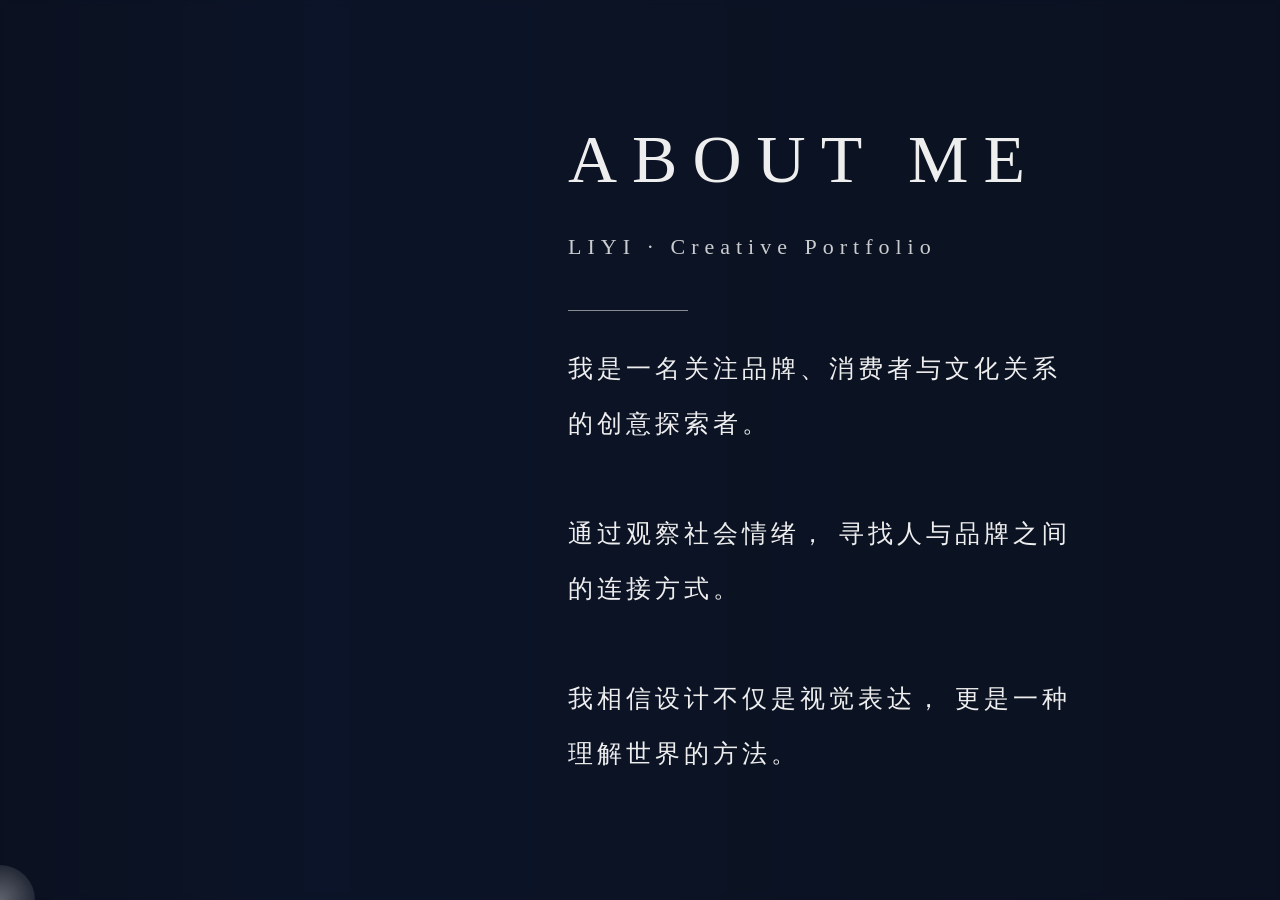
==== about.html @ bb0b45ac "Create about.html" ====
<!DOCTYPE html>
<html lang="zh-CN">

<head>

<meta charset="UTF-8">
<meta name="viewport" content="width=device-width, initial-scale=1.0">

<title>About Me | LIYI</title>


<style>


*{
    margin:0;
    padding:0;
    box-sizing:border-box;
}


body{

    height:100vh;
    overflow:hidden;

    background:#020817;

    font-family:"KaiTi","STKaiti","SimKai",serif;

}



/* 背景图片 */

.background{

    position:absolute;

    inset:0;

    background-image:url("tree-bg.jpg");

    background-size:cover;

    background-position:center;


    filter:
    brightness(0.55)
    contrast(1.1)
    saturate(0.9);


    z-index:0;

}



/* 左到右自然渐变 */

.gradient{

    position:absolute;

    inset:0;


    background:

    linear-gradient(
    90deg,
    rgba(2,8,23,0.95) 0%,
    rgba(3,12,35,0.75) 25%,
    rgba(5,15,40,0.25) 60%,
    rgba(5,10,25,0.1) 100%
    );


    z-index:1;

}




/* 玻璃氛围层 */

.glass{

    position:absolute;

    inset:0;


    backdrop-filter:blur(3px);


    background:

    rgba(255,255,255,0.04);


    z-index:2;


}



/* 内容 */

.container{


    position:relative;

    z-index:3;


    height:100vh;


    display:flex;


    justify-content:flex-end;


    align-items:center;


    padding-right:15%;


    color:#eee;


}



/* 文字区域 */


.about{


    max-width:520px;


    animation:
    fadeUp 2s ease;


}



.title{


    font-size:68px;

    letter-spacing:15px;

    margin-bottom:35px;


}



.subtitle{


    font-size:22px;

    letter-spacing:6px;

    margin-bottom:50px;


    opacity:0.85;


}



.text{


    font-size:25px;

    line-height:2.2;

    letter-spacing:4px;


}



.line{

    width:120px;

    height:1px;

    background:#ddd;

    margin:30px 0;

    opacity:.6;

}



/* 鼠标 */

.cursor{


position:fixed;

width:70px;

height:70px;


border-radius:50%;


background:

radial-gradient(
circle,
rgba(255,255,255,0.35),
rgba(255,255,255,0)
);


pointer-events:none;


transform:translate(-50%,-50%);


z-index:10;


transition:
transform .15s ease;


}





@keyframes fadeUp{


from{

opacity:0;

transform:
translateY(40px);

}


to{

opacity:1;

transform:
translateY(0);

}


}



</style>


</head>



<body>



<div class="background"></div>


<div class="gradient"></div>


<div class="glass"></div>




<div class="container">


<div class="about">


<div class="title">

ABOUT ME

</div>


<div class="subtitle">

LIYI · Creative Portfolio

</div>



<div class="line"></div>



<div class="text">


我是一名关注品牌、消费者与文化关系的创意探索者。  


<br><br>


通过观察社会情绪，

寻找人与品牌之间的连接方式。


<br><br>


我相信设计不仅是视觉表达，

更是一种理解世界的方法。


</div>


</div>


</div>




<div class="cursor"></div>



<script>


const cursor=document.querySelector(".cursor");


document.addEventListener(
"mousemove",
(e)=>{


cursor.style.left=e.clientX+"px";

cursor.style.top=e.clientY+"px";


});


</script>



</body>


</html>
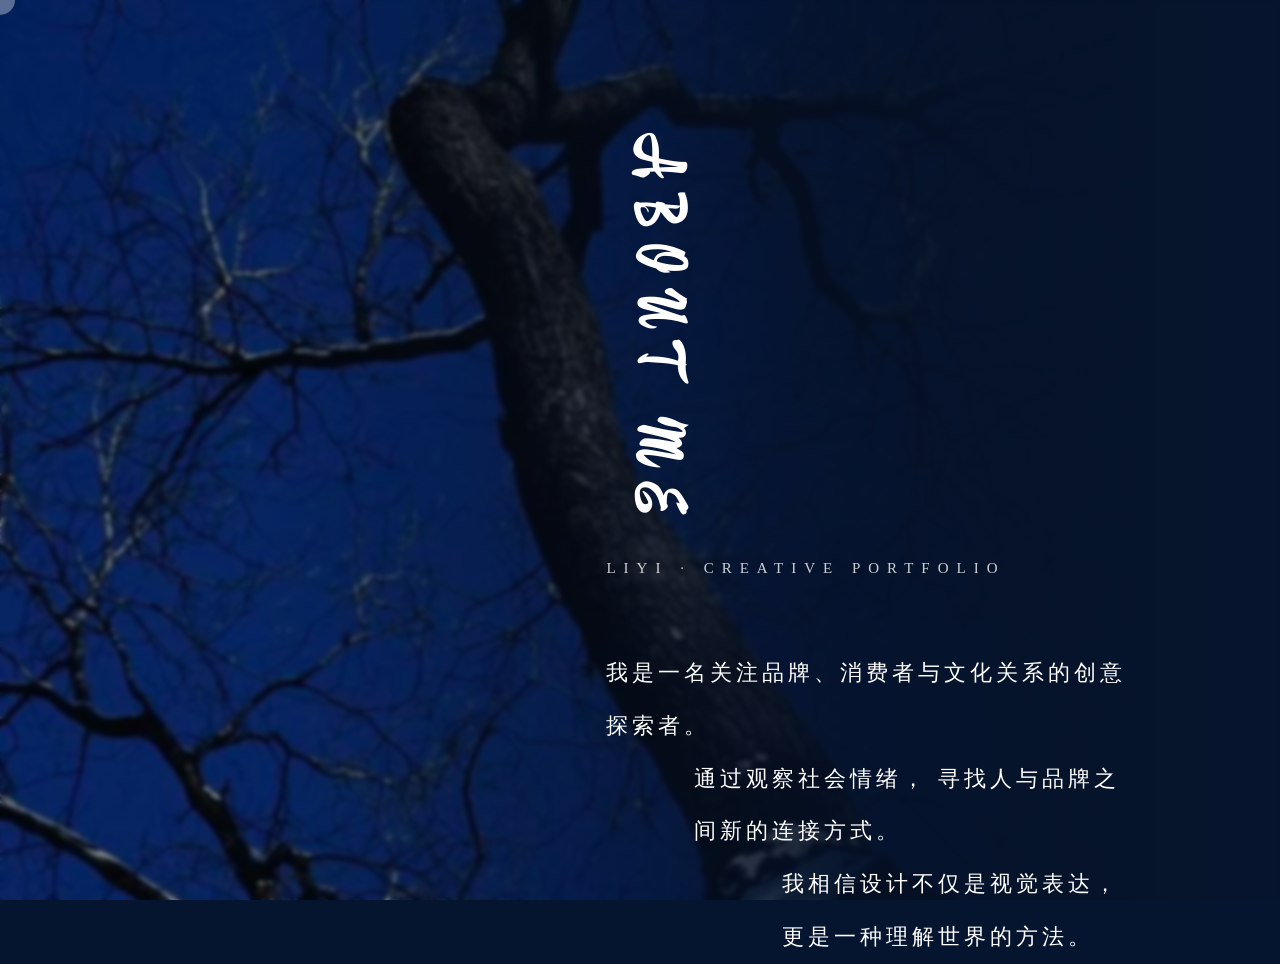
==== commit 455a2136: "Update about.html" ====
--- a/about.html
+++ b/about.html
@@ -4,12 +4,12 @@
 <head>
 
 <meta charset="UTF-8">
-<meta name="viewport" content="width=device-width, initial-scale=1.0">
-
-<title>About Me | LIYI</title>
-
+<title>About Me</title>
 
 <style>
+
+
+@import url('https://fonts.googleapis.com/css2?family=Ma+Shan+Zheng&display=swap');
 
 
 *{
@@ -21,152 +21,168 @@
 
 body{
 
+    width:100%;
     height:100vh;
     overflow:hidden;
 
-    background:#020817;
-
-    font-family:"KaiTi","STKaiti","SimKai",serif;
-
-}
-
-
-
-/* 背景图片 */
+    background:#06152f;
+
+    color:white;
+
+    cursor:none;
+
+}
+
+
+
+/* 背景区域 */
 
 .background{
 
+
     position:absolute;
 
-    inset:0;
+    left:0;
+    top:0;
+
+    width:100%;
+    height:100%;
+
 
     background-image:url("tree-bg.jpg");
 
     background-size:cover;
 
-    background-position:center;
+    background-position:left center;
 
 
     filter:
-    brightness(0.55)
-    contrast(1.1)
-    saturate(0.9);
-
-
-    z-index:0;
-
-}
-
-
-
-/* 左到右自然渐变 */
-
-.gradient{
-
-    position:absolute;
-
-    inset:0;
-
-
-    background:
+    brightness(0.65)
+    blur(0.5px);
+
+
+
+    /*
+    图片右侧渐变消失
+    */
+
+    mask-image:
 
     linear-gradient(
-    90deg,
-    rgba(2,8,23,0.95) 0%,
-    rgba(3,12,35,0.75) 25%,
-    rgba(5,15,40,0.25) 60%,
-    rgba(5,10,25,0.1) 100%
+        to right,
+        black 0%,
+        black 45%,
+        transparent 90%
     );
 
 
-    z-index:1;
-
-}
-
-
-
-
-/* 玻璃氛围层 */
+}
+
+
+
+/* 右侧蓝色融合层 */
+
+.overlay{
+
+
+position:absolute;
+
+width:100%;
+height:100%;
+
+
+background:
+
+linear-gradient(
+
+90deg,
+
+rgba(5,15,35,0)
+
+20%,
+
+rgba(5,15,35,0.7)
+
+65%,
+
+#06152f
+
+100%
+
+);
+
+
+}
+
+
+
+/* 氛围玻璃雾 */
 
 .glass{
 
-    position:absolute;
-
-    inset:0;
-
-
-    backdrop-filter:blur(3px);
-
-
-    background:
-
-    rgba(255,255,255,0.04);
-
-
-    z-index:2;
-
-
-}
-
-
-
-/* 内容 */
-
-.container{
-
-
-    position:relative;
-
-    z-index:3;
-
-
-    height:100vh;
-
-
-    display:flex;
-
-
-    justify-content:flex-end;
-
-
-    align-items:center;
-
-
-    padding-right:15%;
-
-
-    color:#eee;
-
-
-}
-
-
-
-/* 文字区域 */
-
-
-.about{
-
-
-    max-width:520px;
-
-
-    animation:
-    fadeUp 2s ease;
-
-
-}
-
+
+position:absolute;
+
+width:100%;
+height:100%;
+
+
+backdrop-filter:
+
+blur(2px);
+
+
+background:
+
+rgba(10,20,45,0.15);
+
+
+
+}
+
+
+
+
+/* 内容区域 */
+
+.content{
+
+
+position:absolute;
+
+right:12%;
+
+top:15%;
+
+
+width:520px;
+
+
+}
+
+
+
+/* 标题 */
 
 
 .title{
 
 
-    font-size:68px;
-
-    letter-spacing:15px;
-
-    margin-bottom:35px;
+writing-mode:vertical-rl;
+
+
+font-family:
+"Ma Shan Zheng",
+cursive;
+
+
+font-size:72px;
+
+
+letter-spacing:15px;
+
+
+line-height:1.5;
 
 
 }
@@ -176,45 +192,68 @@
 .subtitle{
 
 
-    font-size:22px;
-
-    letter-spacing:6px;
-
-    margin-bottom:50px;
-
-
-    opacity:0.85;
-
-
-}
-
+margin-top:30px;
+
+font-family:serif;
+
+letter-spacing:8px;
+
+font-size:15px;
+
+opacity:.8;
+
+
+}
+
+
+
+/* 正文 */
 
 
 .text{
 
 
-    font-size:25px;
-
-    line-height:2.2;
-
-    letter-spacing:4px;
-
-
-}
-
-
-
-.line{
-
-    width:120px;
-
-    height:1px;
-
-    background:#ddd;
-
-    margin:30px 0;
-
-    opacity:.6;
+margin-top:70px;
+
+
+font-family:"KaiTi","STKaiti",serif;
+
+
+font-size:22px;
+
+
+line-height:2.4;
+
+
+letter-spacing:4px;
+
+
+}
+
+
+
+/* 三段递进 */
+
+
+.text p:nth-child(1){
+
+margin-left:0;
+
+}
+
+
+
+.text p:nth-child(2){
+
+margin-left:4em;
+
+}
+
+
+
+.text p:nth-child(3){
+
+margin-left:8em;
 
 }
 
@@ -227,9 +266,9 @@
 
 position:fixed;
 
-width:70px;
-
-height:70px;
+width:30px;
+
+height:30px;
 
 
 border-radius:50%;
@@ -237,11 +276,10 @@
 
 background:
 
-radial-gradient(
-circle,
-rgba(255,255,255,0.35),
-rgba(255,255,255,0)
-);
+rgba(255,255,255,0.35);
+
+
+backdrop-filter:blur(8px);
 
 
 pointer-events:none;
@@ -253,40 +291,11 @@
 z-index:10;
 
 
-transition:
-transform .15s ease;
-
-
-}
-
-
-
-
-
-@keyframes fadeUp{
-
-
-from{
-
-opacity:0;
-
-transform:
-translateY(40px);
-
-}
-
-
-to{
-
-opacity:1;
-
-transform:
-translateY(0);
-
-}
-
-
-}
+transition:.15s;
+
+
+}
+
 
 
 
@@ -300,22 +309,15 @@
 <body>
 
 
-
 <div class="background"></div>
 
-
-<div class="gradient"></div>
-
+<div class="overlay"></div>
 
 <div class="glass"></div>
 
 
 
-
-<div class="container">
-
-
-<div class="about">
+<div class="content">
 
 
 <div class="title">
@@ -325,48 +327,40 @@
 </div>
 
 
+
 <div class="subtitle">
 
-LIYI · Creative Portfolio
+LIYI · CREATIVE PORTFOLIO
 
 </div>
 
 
 
-<div class="line"></div>
-
-
-
 <div class="text">
 
 
-我是一名关注品牌、消费者与文化关系的创意探索者。  
-
-
-<br><br>
-
-
+<p>
+我是一名关注品牌、消费者与文化关系的创意探索者。
+</p>
+
+
+<p>
 通过观察社会情绪，
-
-寻找人与品牌之间的连接方式。
-
-
-<br><br>
-
-
+寻找人与品牌之间新的连接方式。
+</p>
+
+
+<p>
 我相信设计不仅是视觉表达，
-
 更是一种理解世界的方法。
+</p>
 
 
 </div>
 
 
+
 </div>
-
-
-</div>
-
 
 
 
@@ -390,13 +384,47 @@
 cursor.style.top=e.clientY+"px";
 
 
-});
+}
+
+);
+
+
+
+document.addEventListener(
+"mousedown",
+()=>{
+
+
+cursor.style.width="45px";
+
+cursor.style.height="45px";
+
+
+}
+
+);
+
+
+
+document.addEventListener(
+"mouseup",
+()=>{
+
+
+cursor.style.width="30px";
+
+cursor.style.height="30px";
+
+
+}
+
+);
+
 
 
 </script>
 
 
-
 </body>
 
 
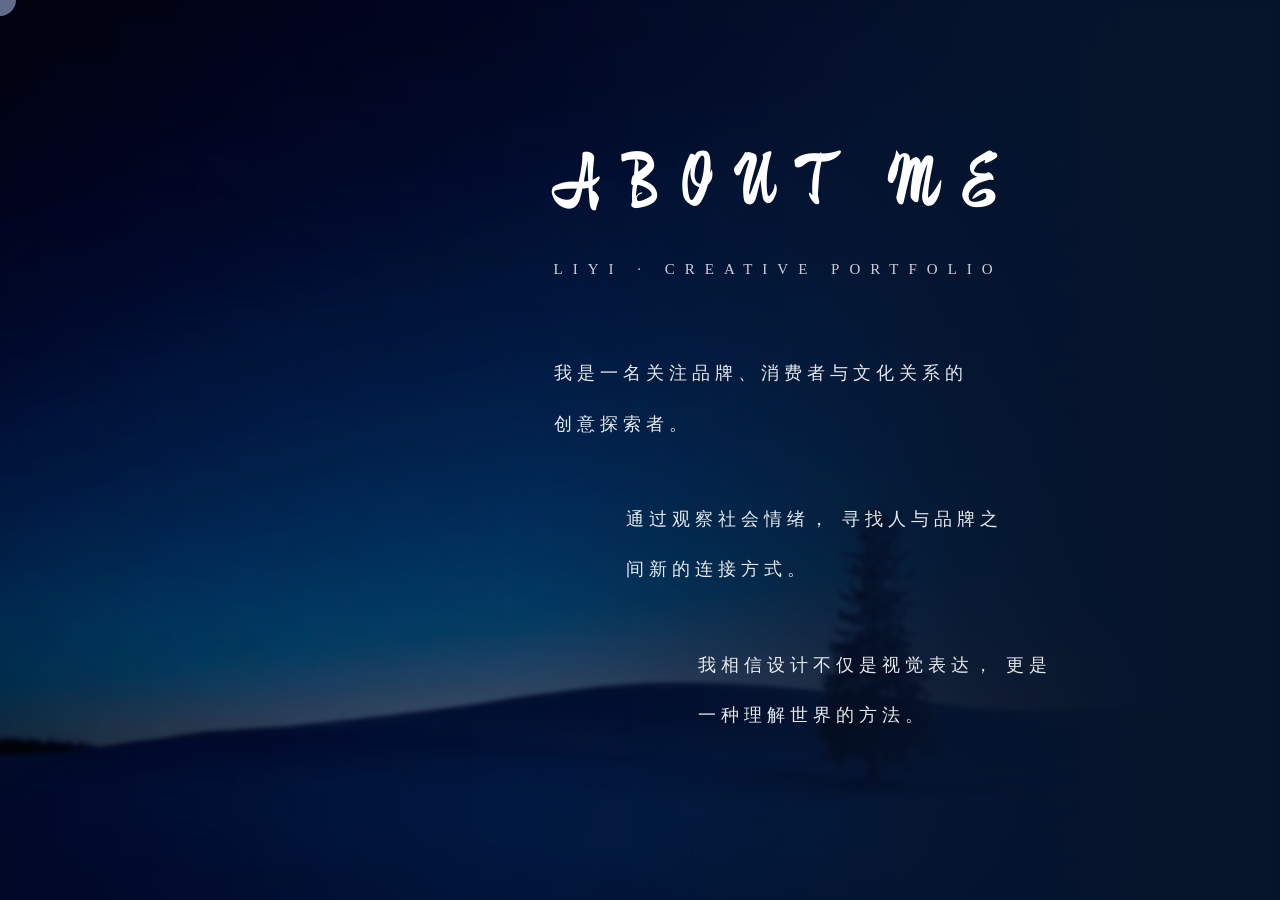
==== commit d98b8300: "Update about.html" ====
--- a/about.html
+++ b/about.html
@@ -4,201 +4,477 @@
 <head>
 
 <meta charset="UTF-8">
+
 <title>About Me</title>
 
+
 <style>
 
 
 @import url('https://fonts.googleapis.com/css2?family=Ma+Shan+Zheng&display=swap');
 
 
+
 *{
-    margin:0;
-    padding:0;
-    box-sizing:border-box;
-}
+
+margin:0;
+padding:0;
+box-sizing:border-box;
+
+}
+
 
 
 body{
 
-    width:100%;
-    height:100vh;
-    overflow:hidden;
-
-    background:#06152f;
-
-    color:white;
-
-    cursor:none;
-
-}
-
-
-
-/* 背景区域 */
+
+width:100%;
+height:100vh;
+
+overflow:hidden;
+
+
+background:#06142d;
+
+
+color:white;
+
+
+cursor:none;
+
+
+}
+
+
+
+
+/* ===================
+背景图片
+=================== */
+
 
 .background{
 
 
-    position:absolute;
-
-    left:0;
-    top:0;
-
-    width:100%;
-    height:100%;
-
-
-    background-image:url("tree-bg.jpg");
-
-    background-size:cover;
-
-    background-position:left center;
-
-
-    filter:
-    brightness(0.65)
-    blur(0.5px);
-
-
-
-    /*
-    图片右侧渐变消失
-    */
-
-    mask-image:
-
-    linear-gradient(
-        to right,
-        black 0%,
-        black 45%,
-        transparent 90%
-    );
-
-
-}
-
-
-
-/* 右侧蓝色融合层 */
-
-.overlay{
-
-
 position:absolute;
+
+
+left:0;
+top:0;
+
 
 width:100%;
 height:100%;
 
 
-background:
+
+background-image:url("tree-bg.jpg");
+
+background-size:cover;
+
+
+background-position:left center;
+
+
+
+filter:
+
+brightness(0.65)
+contrast(1.05);
+
+
+
+/* 图片右侧自然消失 */
+
+
+mask-image:
 
 linear-gradient(
 
 90deg,
 
-rgba(5,15,35,0)
-
-20%,
-
-rgba(5,15,35,0.7)
-
-65%,
-
-#06152f
-
-100%
+black 0%,
+
+black 45%,
+
+rgba(0,0,0,.8) 65%,
+
+transparent 95%
 
 );
 
 
-}
-
-
-
-/* 氛围玻璃雾 */
-
-.glass{
+
+}
+
+
+
+/* ===================
+蓝色融合层
+=================== */
+
+
+.overlay{
 
 
 position:absolute;
+
 
 width:100%;
 height:100%;
 
 
+background:
+
+
+linear-gradient(
+
+90deg,
+
+rgba(5,15,40,0)
+
+0%,
+
+
+rgba(5,15,40,0.25)
+
+40%,
+
+
+rgba(6,20,45,0.8)
+
+75%,
+
+
+#06142d
+
+100%
+
+);
+
+
+
+}
+
+
+
+
+/* ===================
+玻璃雾化
+=================== */
+
+
+.glass{
+
+
+position:absolute;
+
+
+width:100%;
+height:100%;
+
+
+
+background:
+
+rgba(10,20,45,0.15);
+
+
+
 backdrop-filter:
 
 blur(2px);
 
 
+
+}
+
+
+
+/* ===================
+内容区域
+=================== */
+
+
+.content{
+
+
+position:absolute;
+
+
+right:13%;
+
+
+top:15%;
+
+
+width:560px;
+
+
+
+}
+
+
+
+/* ===================
+标题
+=================== */
+
+
+.title{
+
+
+font-family:
+
+"Ma Shan Zheng",
+"STKaiti",
+serif;
+
+
+
+font-size:76px;
+
+
+
+letter-spacing:22px;
+
+
+
+line-height:1.2;
+
+
+
+margin-bottom:35px;
+
+
+
+}
+
+
+
+/* 小标题 */
+
+
+.subtitle{
+
+
+font-family:
+
+serif;
+
+
+
+font-size:15px;
+
+
+
+letter-spacing:10px;
+
+
+
+opacity:.8;
+
+
+
+margin-bottom:70px;
+
+
+}
+
+
+
+/* ===================
+正文
+=================== */
+
+
+.text{
+
+
+font-family:
+
+"KaiTi",
+"STKaiti",
+serif;
+
+
+
+font-size:18px;
+
+
+
+line-height:2.8;
+
+
+
+letter-spacing:5px;
+
+
+
+color:
+
+rgba(255,255,255,.9);
+
+
+
+}
+
+
+
+/* 段落错落 */
+
+
+.text p{
+
+
+margin-bottom:45px;
+
+
+}
+
+
+
+.text p:nth-child(1){
+
+
+margin-left:0;
+
+
+width:430px;
+
+
+}
+
+
+
+.text p:nth-child(2){
+
+
+margin-left:4em;
+
+
+width:390px;
+
+
+}
+
+
+
+.text p:nth-child(3){
+
+
+margin-left:8em;
+
+
+width:360px;
+
+
+}
+
+
+
+
+/* ===================
+鼠标
+=================== */
+
+
+.cursor{
+
+
+position:fixed;
+
+
+width:32px;
+
+
+height:32px;
+
+
+border-radius:50%;
+
+
 background:
 
-rgba(10,20,45,0.15);
-
-
-
-}
-
-
-
-
-/* 内容区域 */
-
-.content{
+rgba(255,255,255,.35);
+
+
+
+backdrop-filter:
+
+blur(8px);
+
+
+
+pointer-events:none;
+
+
+
+transform:
+
+translate(-50%,-50%);
+
+
+
+z-index:999;
+
+
+
+transition:
+
+width .25s,
+height .25s;
+
+
+
+}
+
+
+
+/* 鼠标光晕 */
+
+
+.cursor::after{
+
+
+content:"";
 
 
 position:absolute;
 
-right:12%;
-
-top:15%;
-
-
-width:520px;
-
-
-}
-
-
-
-/* 标题 */
-
-
-.title{
-
-
-writing-mode:vertical-rl;
-
-
-font-family:
-"Ma Shan Zheng",
-cursive;
-
-
-font-size:72px;
-
-
-letter-spacing:15px;
-
-
-line-height:1.5;
-
-
-}
-
-
-
-.subtitle{
-
-
-margin-top:30px;
-
-font-family:serif;
-
-letter-spacing:8px;
-
-font-size:15px;
+
+width:100%;
+
+height:100%;
+
+
+border-radius:50%;
+
+
+background:
+
+rgba(120,160,255,.25);
+
+
+
+animation:
+
+pulse 2s infinite;
+
+
+
+}
+
+
+
+@keyframes pulse{
+
+
+0%{
+
+
+transform:scale(1);
+
 
 opacity:.8;
 
@@ -207,101 +483,26 @@
 
 
 
-/* 正文 */
-
-
-.text{
-
-
-margin-top:70px;
-
-
-font-family:"KaiTi","STKaiti",serif;
-
-
-font-size:22px;
-
-
-line-height:2.4;
-
-
-letter-spacing:4px;
-
-
-}
-
-
-
-/* 三段递进 */
-
-
-.text p:nth-child(1){
-
-margin-left:0;
-
-}
-
-
-
-.text p:nth-child(2){
-
-margin-left:4em;
-
-}
-
-
-
-.text p:nth-child(3){
-
-margin-left:8em;
-
-}
-
-
-
-/* 鼠标 */
-
-.cursor{
-
-
-position:fixed;
-
-width:30px;
-
-height:30px;
-
-
-border-radius:50%;
-
-
-background:
-
-rgba(255,255,255,0.35);
-
-
-backdrop-filter:blur(8px);
-
-
-pointer-events:none;
-
-
-transform:translate(-50%,-50%);
-
-
-z-index:10;
-
-
-transition:.15s;
-
-
-}
-
+100%{
+
+
+transform:scale(2);
+
+
+opacity:0;
+
+
+}
+
+
+}
 
 
 
 </style>
 
 
+
 </head>
 
 
@@ -309,17 +510,22 @@
 <body>
 
 
+
 <div class="background"></div>
 
+
 <div class="overlay"></div>
 
+
 <div class="glass"></div>
 
 
 
+
 <div class="content">
 
 
+
 <div class="title">
 
 ABOUT ME
@@ -336,26 +542,37 @@
 
 
 
+
 <div class="text">
 
 
+
 <p>
+
 我是一名关注品牌、消费者与文化关系的创意探索者。
+
 </p>
 
 
+
 <p>
+
 通过观察社会情绪，
 寻找人与品牌之间新的连接方式。
+
 </p>
 
 
+
 <p>
+
 我相信设计不仅是视觉表达，
 更是一种理解世界的方法。
+
 </p>
 
 
+
 </div>
 
 
@@ -364,14 +581,19 @@
 
 
 
+
+
 <div class="cursor"></div>
 
 
 
+
 <script>
 
 
+
 const cursor=document.querySelector(".cursor");
+
 
 
 document.addEventListener(
@@ -390,18 +612,18 @@
 
 
 
+
 document.addEventListener(
 "mousedown",
 ()=>{
 
 
-cursor.style.width="45px";
-
-cursor.style.height="45px";
-
-
-}
-
+cursor.style.width="48px";
+
+cursor.style.height="48px";
+
+
+}
 );
 
 
@@ -411,13 +633,12 @@
 ()=>{
 
 
-cursor.style.width="30px";
-
-cursor.style.height="30px";
-
-
-}
-
+cursor.style.width="32px";
+
+cursor.style.height="32px";
+
+
+}
 );
 
 
@@ -425,6 +646,7 @@
 </script>
 
 
+
 </body>
 
 
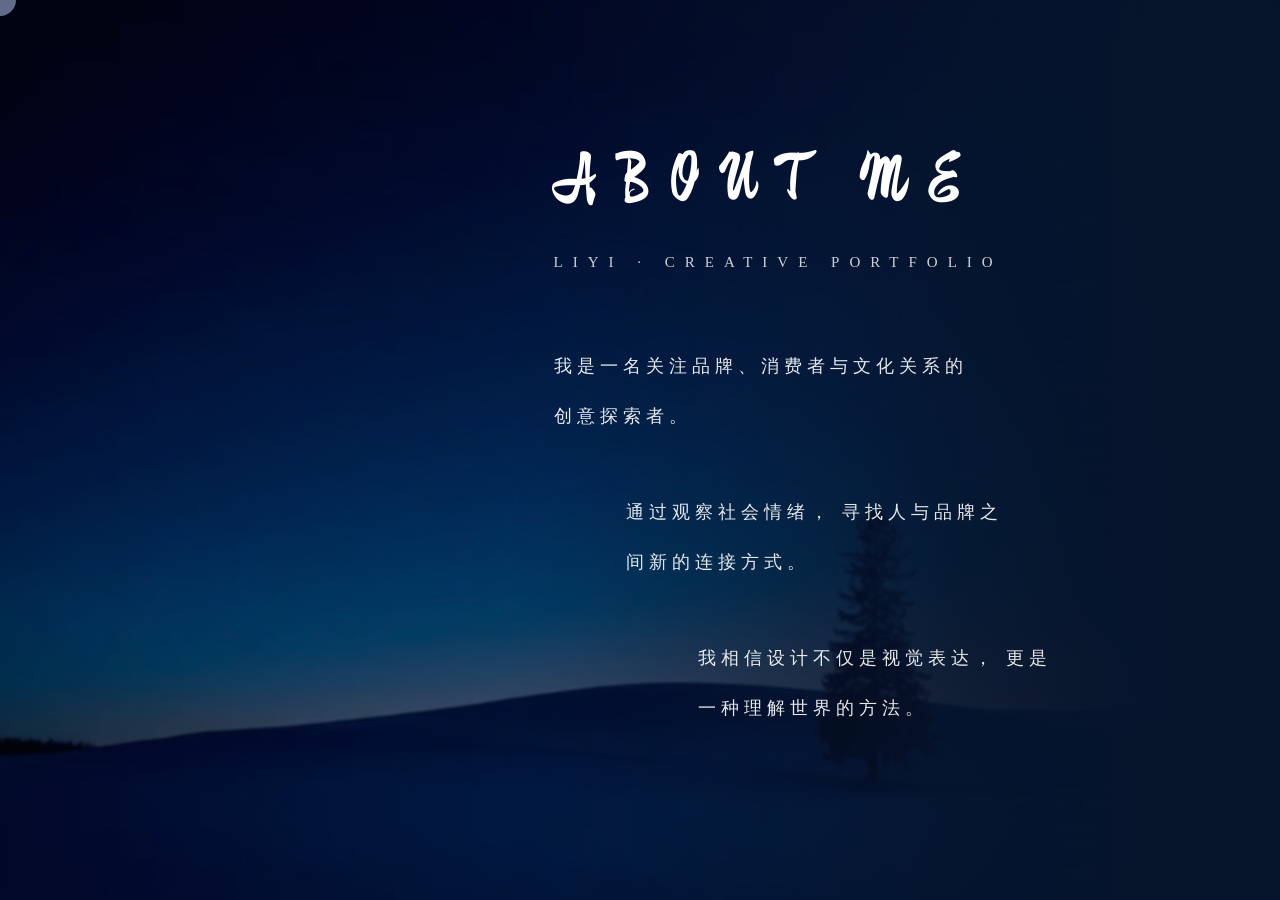
==== commit ec3146d1: "Update about.html" ====
--- a/about.html
+++ b/about.html
@@ -59,7 +59,7 @@
 position:absolute;
 
 
-left:0;
+left:5;
 top:0;
 
 
@@ -183,7 +183,7 @@
 
 backdrop-filter:
 
-blur(2px);
+blur(1px);
 
 
 
@@ -232,11 +232,11 @@
 
 
 
-font-size:76px;
-
-
-
-letter-spacing:22px;
+font-size:70px;
+
+
+
+letter-spacing:20px;
 
 
 
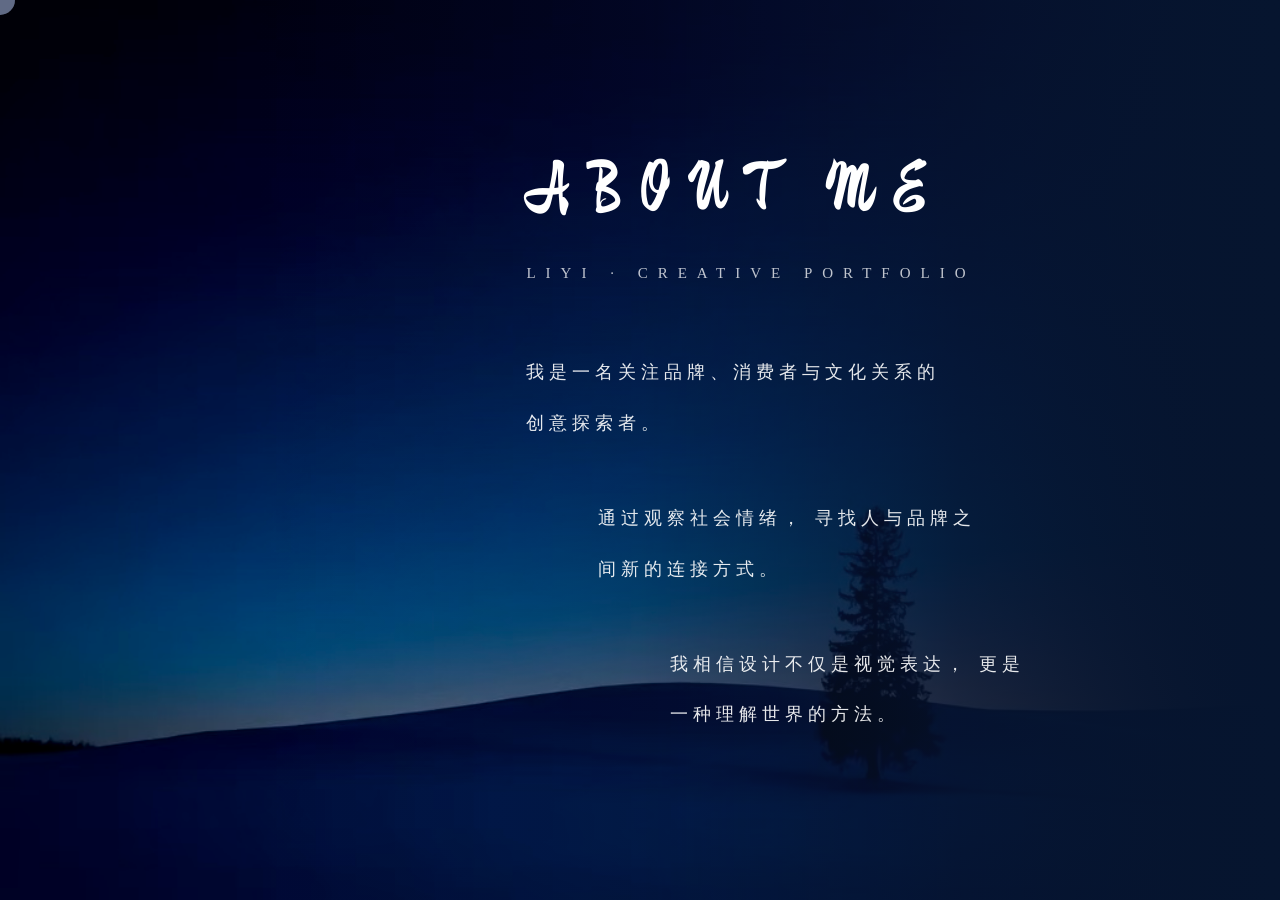
==== commit 716d72e8: "Update about.html" ====
--- a/about.html
+++ b/about.html
@@ -12,7 +12,6 @@
 
 
 @import url('https://fonts.googleapis.com/css2?family=Ma+Shan+Zheng&display=swap');
-
 
 
 *{
@@ -24,17 +23,17 @@
 }
 
 
-
 body{
 
 
 width:100%;
 height:100vh;
 
+
 overflow:hidden;
 
 
-background:#06142d;
+background:#06152f;
 
 
 color:white;
@@ -48,9 +47,9 @@
 
 
 
-/* ===================
+/* =====================
 背景图片
-=================== */
+===================== */
 
 
 .background{
@@ -59,20 +58,25 @@
 position:absolute;
 
 
-left:5;
+left:0;
+
 top:0;
 
 
 width:100%;
+
 height:100%;
 
 
 
 background-image:url("tree-bg.jpg");
 
+
+
 background-size:cover;
 
 
+
 background-position:left center;
 
 
@@ -80,26 +84,31 @@
 filter:
 
 brightness(0.65)
-contrast(1.05);
-
-
-
-/* 图片右侧自然消失 */
+contrast(1.1);
+
+
+
+/* 图片向右自然消失 */
 
 
 mask-image:
 
+
 linear-gradient(
 
 90deg,
 
 black 0%,
 
-black 45%,
-
-rgba(0,0,0,.8) 65%,
-
-transparent 95%
+
+black 50%,
+
+
+rgba(0,0,0,0.75) 70%,
+
+
+transparent 100%
+
 
 );
 
@@ -109,9 +118,9 @@
 
 
 
-/* ===================
-蓝色融合层
-=================== */
+/* =====================
+颜色融合
+===================== */
 
 
 .overlay{
@@ -121,9 +130,11 @@
 
 
 width:100%;
+
 height:100%;
 
 
+
 background:
 
 
@@ -131,25 +142,27 @@
 
 90deg,
 
-rgba(5,15,40,0)
-
-0%,
-
-
-rgba(5,15,40,0.25)
-
-40%,
-
-
-rgba(6,20,45,0.8)
+
+rgba(4,15,35,0)
+
+20%,
+
+
+rgba(5,18,40,0.25)
+
+45%,
+
+
+rgba(6,18,45,0.75)
 
 75%,
 
 
-#06142d
+#06152f
 
 100%
 
+
 );
 
 
@@ -159,116 +172,316 @@
 
 
 
-/* ===================
-玻璃雾化
-=================== */
-
-
-.glass{
+
+
+/* =====================
+文字区域
+===================== */
+
+
+.content{
 
 
 position:absolute;
 
 
+
+right:12%;
+
+
+
+top:16%;
+
+
+
+width:600px;
+
+
+
+}
+
+
+
+
+/* =====================
+ABOUT ME标题
+===================== */
+
+
+.title{
+
+
+font-family:
+
+
+"Ma Shan Zheng",
+
+"STKaiti",
+
+serif;
+
+
+
+font-size:72px;
+
+
+
+letter-spacing:18px;
+
+
+
+line-height:1.2;
+
+
+
+margin-bottom:35px;
+
+
+
+}
+
+
+
+.subtitle{
+
+
+font-family:serif;
+
+
+
+font-size:15px;
+
+
+
+letter-spacing:10px;
+
+
+
+opacity:0.75;
+
+
+
+margin-bottom:65px;
+
+
+
+}
+
+
+
+
+
+
+/* =====================
+正文
+===================== */
+
+
+.text{
+
+
+font-family:
+
+
+"KaiTi",
+
+"STKaiti",
+
+serif;
+
+
+
+font-size:18px;
+
+
+
+line-height:2.8;
+
+
+
+letter-spacing:5px;
+
+
+
+color:
+
+rgba(255,255,255,0.9);
+
+
+
+}
+
+
+
+/* 段落错落 */
+
+
+.text p{
+
+
+margin-bottom:45px;
+
+
+
+}
+
+
+
+
+.text p:nth-child(1){
+
+
+margin-left:0;
+
+
+
+width:430px;
+
+
+
+}
+
+
+
+
+.text p:nth-child(2){
+
+
+margin-left:4em;
+
+
+
+width:390px;
+
+
+
+}
+
+
+
+
+.text p:nth-child(3){
+
+
+margin-left:8em;
+
+
+
+width:360px;
+
+
+
+}
+
+
+
+
+
+
+
+/* =====================
+鼠标跟随
+===================== */
+
+
+.cursor{
+
+
+position:fixed;
+
+
+
+width:30px;
+
+
+
+height:30px;
+
+
+
+border-radius:50%;
+
+
+
+background:
+
+rgba(255,255,255,0.35);
+
+
+
+pointer-events:none;
+
+
+
+transform:
+
+translate(-50%,-50%);
+
+
+
+z-index:999;
+
+
+
+transition:
+
+0.2s;
+
+
+
+}
+
+
+
+.cursor::after{
+
+
+content:"";
+
+
+
+position:absolute;
+
+
+
+left:0;
+
+top:0;
+
+
+
 width:100%;
+
 height:100%;
 
 
 
+border-radius:50%;
+
+
+
 background:
 
-rgba(10,20,45,0.15);
-
-
-
-backdrop-filter:
-
-blur(1px);
-
-
-
-}
-
-
-
-/* ===================
-内容区域
-=================== */
-
-
-.content{
-
-
-position:absolute;
-
-
-right:13%;
-
-
-top:15%;
-
-
-width:560px;
-
-
-
-}
-
-
-
-/* ===================
-标题
-=================== */
-
-
-.title{
-
-
-font-family:
-
-"Ma Shan Zheng",
-"STKaiti",
-serif;
-
-
-
-font-size:70px;
-
-
-
-letter-spacing:20px;
-
-
-
-line-height:1.2;
-
-
-
-margin-bottom:35px;
-
-
-
-}
-
-
-
-/* 小标题 */
-
-
-.subtitle{
-
-
-font-family:
-
-serif;
-
-
-
-font-size:15px;
-
-
-
-letter-spacing:10px;
+rgba(120,160,255,0.25);
+
+
+
+animation:pulse 2s infinite;
+
+
+
+}
+
+
+
+
+@keyframes pulse{
+
+
+0%{
+
+
+transform:scale(1);
 
 
 
@@ -276,233 +489,32 @@
 
 
 
-margin-bottom:70px;
-
-
-}
-
-
-
-/* ===================
-正文
-=================== */
-
-
-.text{
-
-
-font-family:
-
-"KaiTi",
-"STKaiti",
-serif;
-
-
-
-font-size:18px;
-
-
-
-line-height:2.8;
-
-
-
-letter-spacing:5px;
-
-
-
-color:
-
-rgba(255,255,255,.9);
-
-
-
-}
-
-
-
-/* 段落错落 */
-
-
-.text p{
-
-
-margin-bottom:45px;
-
-
-}
-
-
-
-.text p:nth-child(1){
-
-
-margin-left:0;
-
-
-width:430px;
-
-
-}
-
-
-
-.text p:nth-child(2){
-
-
-margin-left:4em;
-
-
-width:390px;
-
-
-}
-
-
-
-.text p:nth-child(3){
-
-
-margin-left:8em;
-
-
-width:360px;
-
-
-}
-
-
-
-
-/* ===================
-鼠标
-=================== */
-
-
-.cursor{
-
-
-position:fixed;
-
-
-width:32px;
-
-
-height:32px;
-
-
-border-radius:50%;
-
-
-background:
-
-rgba(255,255,255,.35);
-
-
-
-backdrop-filter:
-
-blur(8px);
-
-
-
-pointer-events:none;
-
-
-
-transform:
-
-translate(-50%,-50%);
-
-
-
-z-index:999;
-
-
-
-transition:
-
-width .25s,
-height .25s;
-
-
-
-}
-
-
-
-/* 鼠标光晕 */
-
-
-.cursor::after{
-
-
-content:"";
-
-
-position:absolute;
-
-
-width:100%;
-
-height:100%;
-
-
-border-radius:50%;
-
-
-background:
-
-rgba(120,160,255,.25);
-
-
-
-animation:
-
-pulse 2s infinite;
-
-
-
-}
-
-
-
-@keyframes pulse{
-
-
-0%{
-
-
-transform:scale(1);
-
-
-opacity:.8;
-
-
-}
-
+}
 
 
 100%{
 
 
-transform:scale(2);
+transform:scale(2.2);
+
 
 
 opacity:0;
 
 
-}
-
-
-}
+
+}
+
+
+
+}
+
 
 
 
 </style>
 
 
-
 </head>
 
 
@@ -511,15 +523,18 @@
 
 
 
+<!-- 背景 -->
+
 <div class="background"></div>
 
 
 <div class="overlay"></div>
 
 
-<div class="glass"></div>
-
-
+
+
+
+<!-- 内容 -->
 
 
 <div class="content">
@@ -534,6 +549,7 @@
 
 
 
+
 <div class="subtitle">
 
 LIYI · CREATIVE PORTFOLIO
@@ -544,7 +560,6 @@
 
 
 <div class="text">
-
 
 
 <p>
@@ -577,13 +592,17 @@
 
 
 
+
 </div>
 
 
 
 
 
+<!-- 鼠标 -->
+
 <div class="cursor"></div>
+
 
 
 
@@ -603,12 +622,13 @@
 
 cursor.style.left=e.clientX+"px";
 
+
 cursor.style.top=e.clientY+"px";
 
 
-}
-
-);
+
+});
+
 
 
 
@@ -618,13 +638,15 @@
 ()=>{
 
 
-cursor.style.width="48px";
-
-cursor.style.height="48px";
-
-
-}
-);
+cursor.style.width="45px";
+
+
+cursor.style.height="45px";
+
+
+});
+
+
 
 
 
@@ -633,13 +655,14 @@
 ()=>{
 
 
-cursor.style.width="32px";
-
-cursor.style.height="32px";
-
-
-}
-);
+cursor.style.width="30px";
+
+
+cursor.style.height="30px";
+
+
+});
+
 
 
 
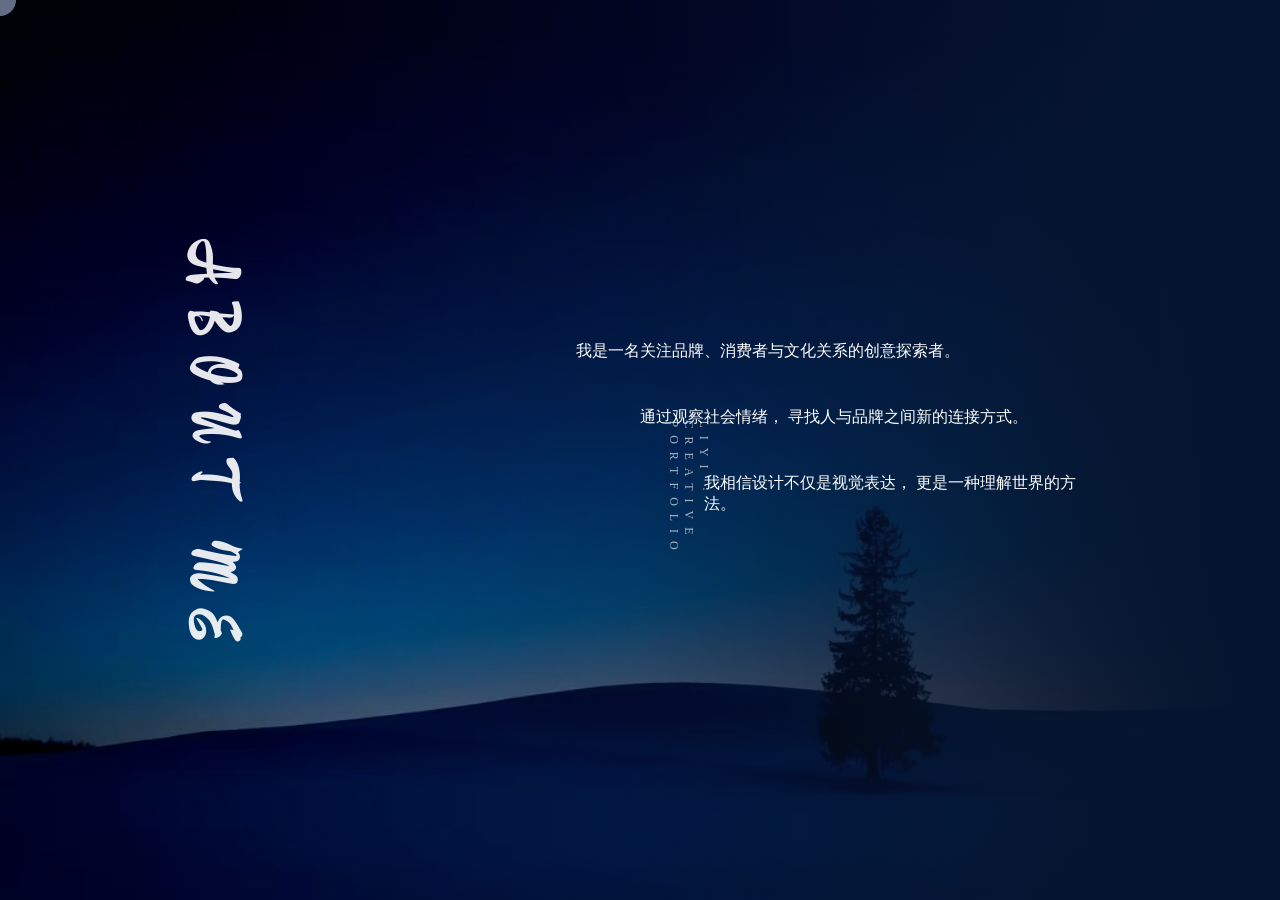
==== commit 7438f4d5: "Update about.html" ====
--- a/about.html
+++ b/about.html
@@ -29,26 +29,21 @@
 width:100%;
 height:100vh;
 
-
 overflow:hidden;
 
-
 background:#06152f;
 
-
 color:white;
 
-
 cursor:none;
 
-
 }
 
 
 
 
 /* =====================
-背景图片
+背景
 ===================== */
 
 
@@ -57,15 +52,7 @@
 
 position:absolute;
 
-
-left:0;
-
-top:0;
-
-
-width:100%;
-
-height:100%;
+inset:0;
 
 
 
@@ -83,320 +70,426 @@
 
 filter:
 
-brightness(0.65)
+brightness(.65)
 contrast(1.1);
 
 
 
-/* 图片向右自然消失 */
-
-
 mask-image:
 
-
 linear-gradient(
 
 90deg,
 
 black 0%,
 
-
 black 50%,
 
-
-rgba(0,0,0,0.75) 70%,
-
+rgba(0,0,0,.7) 75%,
 
 transparent 100%
 
-
 );
 
 
-
-}
+}
+
+
+
+.overlay{
+
+
+position:absolute;
+
+inset:0;
+
+
+background:
+
+linear-gradient(
+
+90deg,
+
+rgba(5,15,35,0)
+
+20%,
+
+
+rgba(5,15,35,.35)
+
+50%,
+
+
+#06152f
+
+100%
+
+);
+
+
+}
+
+
 
 
 
 /* =====================
-颜色融合
+ABOUT标题
 ===================== */
 
 
-.overlay{
+.title{
 
 
 position:absolute;
 
 
-width:100%;
-
-height:100%;
+left:13%;
+
+
+top:50%;
+
+
+
+transform:
+
+translateY(-50%);
+
+
+
+writing-mode:vertical-rl;
+
+
+
+font-family:
+
+"Ma Shan Zheng",
+
+"STKaiti",
+
+serif;
+
+
+
+font-size:72px;
+
+
+
+letter-spacing:18px;
+
+
+
+line-height:1.3;
+
+
+
+opacity:.9;
+
+
+
+}
+
+
+
+
+
+
+/* =====================
+正文区域
+===================== */
+
+
+.content{
+
+
+position:absolute;
+
+
+
+left:45%;
+
+
+
+top:50%;
+
+
+
+transform:
+
+translateY(-50%);
+
+
+
+width:520px;
+
+
+
+ } 
+.subtitle{
+
+
+position:absolute;
+
+
+writing-mode:vertical-rl;
+
+
+
+font-family:
+
+"KaiTi",
+
+"STKaiti",
+
+serif;
+
+
+
+font-size:12px;
+
+
+
+letter-spacing:8px;
+
+
+
+opacity:.65;
+
+
+
+/* 在ABOUT ME后面偏移 */
+
+left:90px;
+
+
+
+/* 比ABOUT ME稍微低一点 */
+
+top:80px;
+
+
+
+}
+
+
+
+
+
+
+
+}
+
+
+
+
+
+.text{
+
+
+font-family:
+
+"KaiTi",
+
+"STKaiti",
+
+serif;
+
+
+
+font-size:20px;
+
+
+
+line-height:2.8;
+
+
+
+letter-spacing:5px;
+
+
+
+}
+
+
+
+
+.text p{
+
+
+margin-bottom:45px;
+
+
+
+opacity:0;
+
+
+
+transform:
+
+translateY(30px);
+
+
+
+animation:
+
+fadeIn 2s forwards;
+
+
+
+}
+
+
+
+
+
+/* 第一段 */
+
+
+.text p:nth-child(1){
+
+
+animation-delay:0s;
+
+
+}
+
+
+
+/* 第二段 */
+
+
+.text p:nth-child(2){
+
+
+margin-left:4em;
+
+
+animation-delay:2s;
+
+
+}
+
+
+
+/* 第三段 */
+
+
+.text p:nth-child(3){
+
+
+margin-left:8em;
+
+
+animation-delay:4s;
+
+
+}
+
+
+
+
+
+/* 浮现 */
+
+
+@keyframes fadeIn{
+
+
+0%{
+
+
+opacity:0;
+
+
+
+transform:
+
+translateY(30px);
+
+
+
+}
+
+
+
+100%{
+
+
+opacity:1;
+
+
+
+transform:
+
+translateY(0);
+
+
+
+}
+
+
+
+}
+
+
+
+
+
+
+
+/* =====================
+鼠标
+===================== */
+
+
+.cursor{
+
+
+position:fixed;
+
+
+width:32px;
+
+
+height:32px;
+
+
+border-radius:50%;
 
 
 
 background:
 
-
-linear-gradient(
-
-90deg,
-
-
-rgba(4,15,35,0)
-
-20%,
-
-
-rgba(5,18,40,0.25)
-
-45%,
-
-
-rgba(6,18,45,0.75)
-
-75%,
-
-
-#06152f
-
-100%
-
-
-);
-
-
-
-}
-
-
-
-
-
-
-/* =====================
-文字区域
-===================== */
-
-
-.content{
-
+rgba(255,255,255,.35);
+
+
+
+pointer-events:none;
+
+
+
+transform:
+
+translate(-50%,-50%);
+
+
+
+z-index:999;
+
+
+
+}
+
+
+
+.cursor::after{
+
+
+content:"";
 
 position:absolute;
 
-
-
-right:12%;
-
-
-
-top:16%;
-
-
-
-width:600px;
-
-
-
-}
-
-
-
-
-/* =====================
-ABOUT ME标题
-===================== */
-
-
-.title{
-
-
-font-family:
-
-
-"Ma Shan Zheng",
-
-"STKaiti",
-
-serif;
-
-
-
-font-size:72px;
-
-
-
-letter-spacing:18px;
-
-
-
-line-height:1.2;
-
-
-
-margin-bottom:35px;
-
-
-
-}
-
-
-
-.subtitle{
-
-
-font-family:serif;
-
-
-
-font-size:15px;
-
-
-
-letter-spacing:10px;
-
-
-
-opacity:0.75;
-
-
-
-margin-bottom:65px;
-
-
-
-}
-
-
-
-
-
-
-/* =====================
-正文
-===================== */
-
-
-.text{
-
-
-font-family:
-
-
-"KaiTi",
-
-"STKaiti",
-
-serif;
-
-
-
-font-size:18px;
-
-
-
-line-height:2.8;
-
-
-
-letter-spacing:5px;
-
-
-
-color:
-
-rgba(255,255,255,0.9);
-
-
-
-}
-
-
-
-/* 段落错落 */
-
-
-.text p{
-
-
-margin-bottom:45px;
-
-
-
-}
-
-
-
-
-.text p:nth-child(1){
-
-
-margin-left:0;
-
-
-
-width:430px;
-
-
-
-}
-
-
-
-
-.text p:nth-child(2){
-
-
-margin-left:4em;
-
-
-
-width:390px;
-
-
-
-}
-
-
-
-
-.text p:nth-child(3){
-
-
-margin-left:8em;
-
-
-
-width:360px;
-
-
-
-}
-
-
-
-
-
-
-
-/* =====================
-鼠标跟随
-===================== */
-
-
-.cursor{
-
-
-position:fixed;
-
-
-
-width:30px;
-
-
-
-height:30px;
-
+inset:0;
 
 
 border-radius:50%;
@@ -405,110 +498,41 @@
 
 background:
 
-rgba(255,255,255,0.35);
-
-
-
-pointer-events:none;
-
-
-
-transform:
-
-translate(-50%,-50%);
-
-
-
-z-index:999;
-
-
-
-transition:
-
-0.2s;
-
-
-
-}
-
-
-
-.cursor::after{
-
-
-content:"";
-
-
-
-position:absolute;
-
-
-
-left:0;
-
-top:0;
-
-
-
-width:100%;
-
-height:100%;
-
-
-
-border-radius:50%;
-
-
-
-background:
-
-rgba(120,160,255,0.25);
-
-
-
-animation:pulse 2s infinite;
-
-
-
-}
-
+rgba(130,170,255,.25);
+
+
+
+animation:
+
+pulse 2s infinite;
+
+
+}
 
 
 
 @keyframes pulse{
 
 
-0%{
-
+from{
 
 transform:scale(1);
 
-
-
 opacity:.8;
 
-
-
-}
-
-
-100%{
-
-
-transform:scale(2.2);
-
-
+}
+
+
+to{
+
+transform:scale(2);
 
 opacity:0;
 
-
-
-}
-
-
-
-}
-
+}
+
+
+}
 
 
 
@@ -519,47 +543,42 @@
 
 
 
+
 <body>
 
 
 
-<!-- 背景 -->
-
 <div class="background"></div>
 
-
 <div class="overlay"></div>
 
 
 
 
-
-<!-- 内容 -->
+<div class="title">
+
+ABOUT ME
+
+</div>
+
+
+
 
 
 <div class="content">
 
 
 
-<div class="title">
-
-ABOUT ME
+<div class="subtitle">
+
+LIYI · CREATIVE PORTFOLIO
 
 </div>
 
 
 
-
-<div class="subtitle">
-
-LIYI · CREATIVE PORTFOLIO
-
-</div>
-
-
-
-
 <div class="text">
+
 
 
 <p>
@@ -591,24 +610,18 @@
 </div>
 
 
-
-
 </div>
 
 
 
 
 
-<!-- 鼠标 -->
-
 <div class="cursor"></div>
 
 
 
 
-
 <script>
-
 
 
 const cursor=document.querySelector(".cursor");
@@ -626,43 +639,9 @@
 cursor.style.top=e.clientY+"px";
 
 
-
-});
-
-
-
-
-
-document.addEventListener(
-"mousedown",
-()=>{
-
-
-cursor.style.width="45px";
-
-
-cursor.style.height="45px";
-
-
-});
-
-
-
-
-
-document.addEventListener(
-"mouseup",
-()=>{
-
-
-cursor.style.width="30px";
-
-
-cursor.style.height="30px";
-
-
-});
-
+}
+
+);
 
 
 
